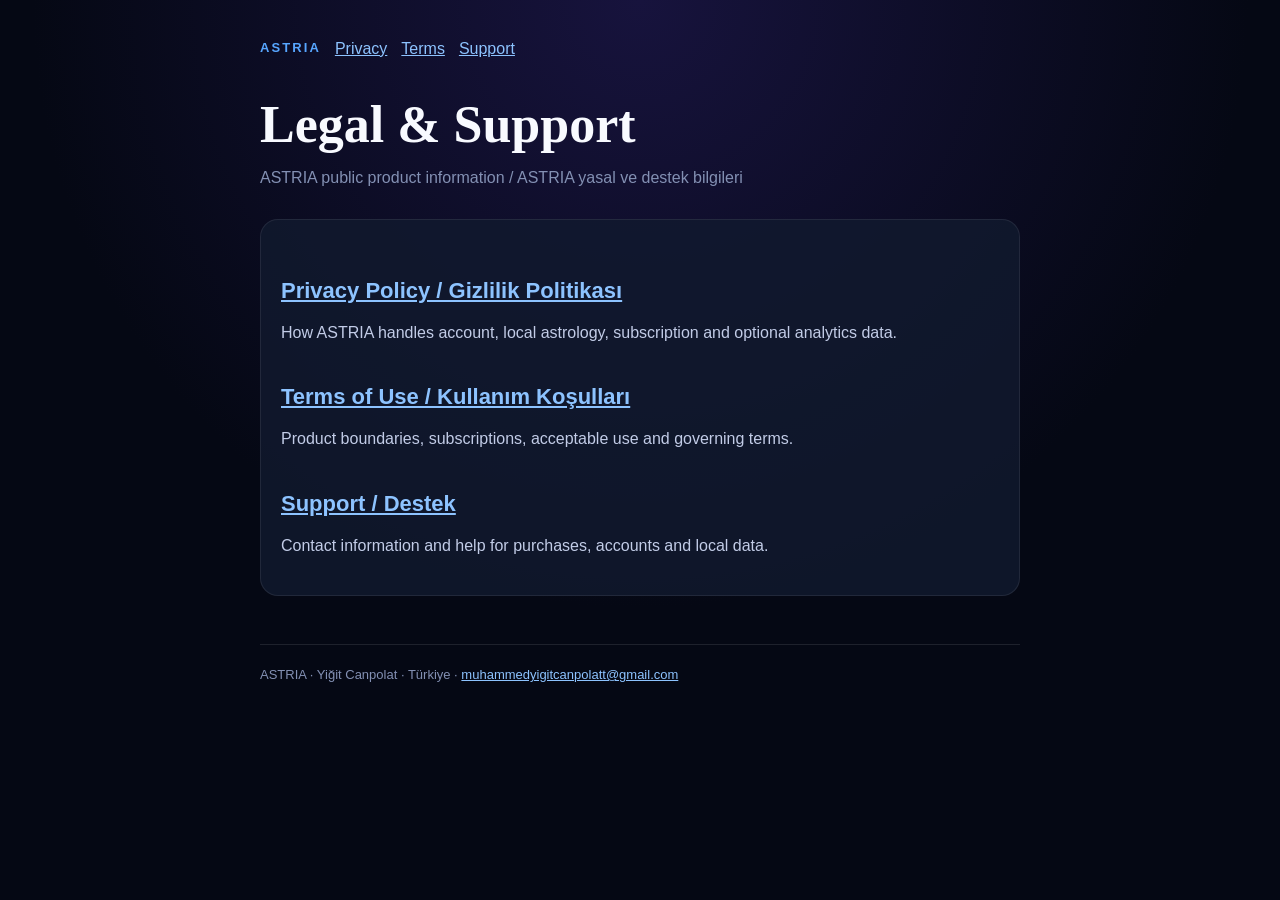
==== index.html @ cd98d2ba "Publish ASTRIA index page" ====
<!doctype html>
<html lang="en">
<head>
  <meta charset="utf-8">
  <meta name="viewport" content="width=device-width, initial-scale=1">
  <meta name="color-scheme" content="dark">
  <title>Legal & Support — ASTRIA</title>
  <style>
    :root { color-scheme: dark; font-family: -apple-system, BlinkMacSystemFont, "Segoe UI", sans-serif; background: #050814; color: #f8faff; }
    * { box-sizing: border-box; }
    body { margin: 0; background: radial-gradient(circle at top, #17133d 0, #050814 38rem); }
    main { width: min(760px, calc(100% - 32px)); margin: 0 auto; padding: 40px 0 72px; }
    nav { display: flex; flex-wrap: wrap; gap: 14px; margin: 0 0 40px; }
    nav a, a { color: #8dc3ff; }
    .brand { color: #57a6ff; font-size: 13px; font-weight: 700; letter-spacing: .16em; text-decoration: none; }
    h1 { font-family: Georgia, serif; font-size: clamp(32px, 7vw, 52px); line-height: 1.05; margin: 0 0 12px; }
    h2 { font-size: 22px; margin: 38px 0 12px; }
    h3 { font-size: 17px; margin: 26px 0 8px; }
    p, li { color: #c2cce7; font-size: 16px; line-height: 1.65; }
    ul { padding-left: 22px; }
    .meta { color: #8390b3; margin: 0 0 28px; }
    .language { border-top: 1px solid rgba(255,255,255,.1); margin-top: 48px; padding-top: 8px; }
    .card { background: rgba(18,26,47,.82); border: 1px solid rgba(255,255,255,.08); border-radius: 18px; padding: 20px; }
    footer { border-top: 1px solid rgba(255,255,255,.1); color: #8390b3; font-size: 13px; margin-top: 48px; padding-top: 22px; }
  </style>
</head>
<body>
  <main>
    <nav aria-label="Legal navigation">
      <a class="brand" href="/astria-legal/">ASTRIA</a>
      <a href="/astria-legal/privacy.html">Privacy</a>
      <a href="/astria-legal/terms.html">Terms</a>
      <a href="/astria-legal/support.html">Support</a>
    </nav>
    <h1>Legal &amp; Support</h1>
  <p class="meta">ASTRIA public product information / ASTRIA yasal ve destek bilgileri</p>
  <div class="card">
    <h2><a href="/astria-legal/privacy.html">Privacy Policy / Gizlilik Politikası</a></h2>
    <p>How ASTRIA handles account, local astrology, subscription and optional analytics data.</p>
    <h2><a href="/astria-legal/terms.html">Terms of Use / Kullanım Koşulları</a></h2>
    <p>Product boundaries, subscriptions, acceptable use and governing terms.</p>
    <h2><a href="/astria-legal/support.html">Support / Destek</a></h2>
    <p>Contact information and help for purchases, accounts and local data.</p>
  </div>
    <footer>ASTRIA · Yiğit Canpolat · Türkiye · <a href="mailto:muhammedyigitcanpolatt@gmail.com">muhammedyigitcanpolatt@gmail.com</a></footer>
  </main>
</body>
</html>
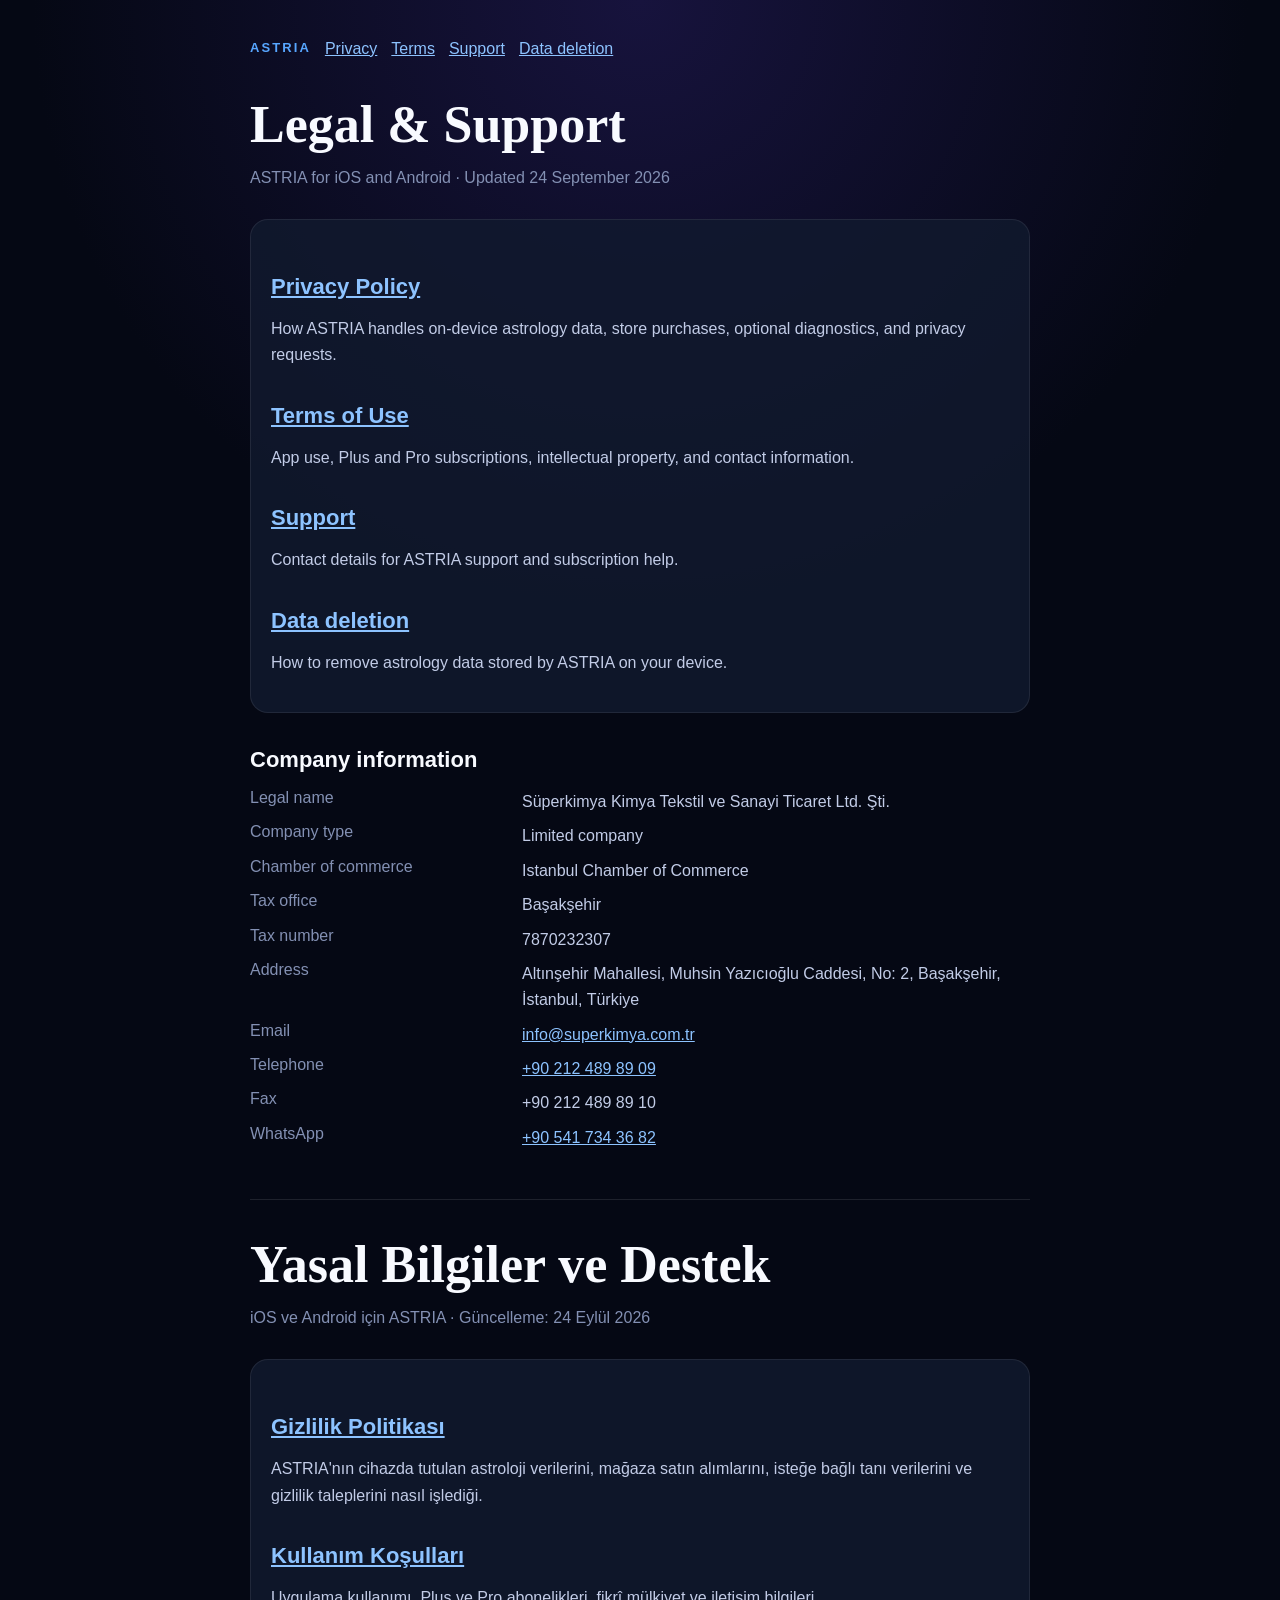
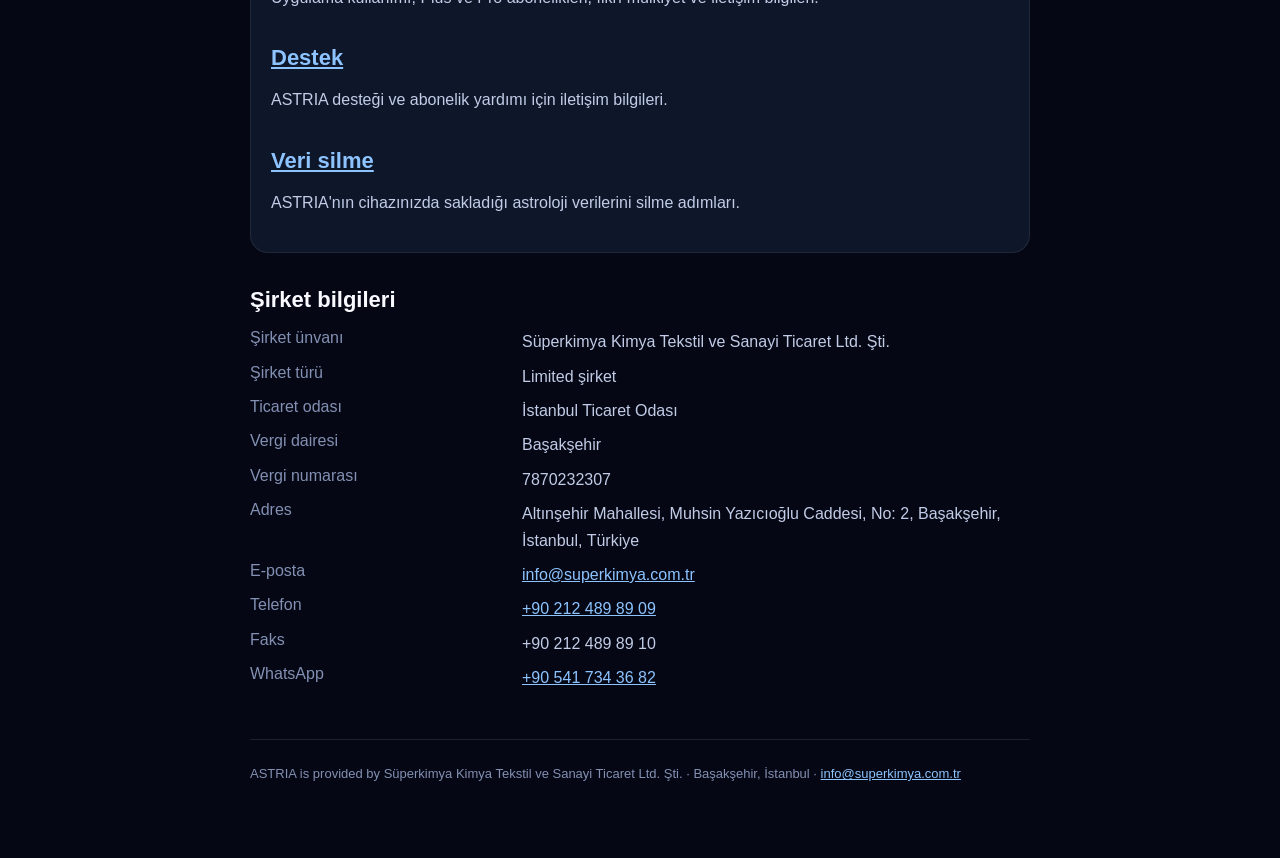
==== commit 521b272a: "Update ASTRIA legal pages for Superkimya and Android" ====
--- a/index.html
+++ b/index.html
@@ -4,45 +4,72 @@
   <meta charset="utf-8">
   <meta name="viewport" content="width=device-width, initial-scale=1">
   <meta name="color-scheme" content="dark">
-  <title>Legal & Support — ASTRIA</title>
-  <style>
-    :root { color-scheme: dark; font-family: -apple-system, BlinkMacSystemFont, "Segoe UI", sans-serif; background: #050814; color: #f8faff; }
-    * { box-sizing: border-box; }
-    body { margin: 0; background: radial-gradient(circle at top, #17133d 0, #050814 38rem); }
-    main { width: min(760px, calc(100% - 32px)); margin: 0 auto; padding: 40px 0 72px; }
-    nav { display: flex; flex-wrap: wrap; gap: 14px; margin: 0 0 40px; }
-    nav a, a { color: #8dc3ff; }
-    .brand { color: #57a6ff; font-size: 13px; font-weight: 700; letter-spacing: .16em; text-decoration: none; }
-    h1 { font-family: Georgia, serif; font-size: clamp(32px, 7vw, 52px); line-height: 1.05; margin: 0 0 12px; }
-    h2 { font-size: 22px; margin: 38px 0 12px; }
-    h3 { font-size: 17px; margin: 26px 0 8px; }
-    p, li { color: #c2cce7; font-size: 16px; line-height: 1.65; }
-    ul { padding-left: 22px; }
-    .meta { color: #8390b3; margin: 0 0 28px; }
-    .language { border-top: 1px solid rgba(255,255,255,.1); margin-top: 48px; padding-top: 8px; }
-    .card { background: rgba(18,26,47,.82); border: 1px solid rgba(255,255,255,.08); border-radius: 18px; padding: 20px; }
-    footer { border-top: 1px solid rgba(255,255,255,.1); color: #8390b3; font-size: 13px; margin-top: 48px; padding-top: 22px; }
-  </style>
+  <meta name="description" content="ASTRIA privacy, terms, support, and company information.">
+  <title>ASTRIA Legal &amp; Support</title>
+  <link rel="stylesheet" href="./site.css">
 </head>
 <body>
   <main>
     <nav aria-label="Legal navigation">
-      <a class="brand" href="/astria-legal/">ASTRIA</a>
-      <a href="/astria-legal/privacy.html">Privacy</a>
-      <a href="/astria-legal/terms.html">Terms</a>
-      <a href="/astria-legal/support.html">Support</a>
+      <a class="brand" href="./">ASTRIA</a>
+      <a href="./privacy.html">Privacy</a>
+      <a href="./terms.html">Terms</a>
+      <a href="./support.html">Support</a>
+      <a href="./delete-account.html">Data deletion</a>
     </nav>
     <h1>Legal &amp; Support</h1>
-  <p class="meta">ASTRIA public product information / ASTRIA yasal ve destek bilgileri</p>
-  <div class="card">
-    <h2><a href="/astria-legal/privacy.html">Privacy Policy / Gizlilik Politikası</a></h2>
-    <p>How ASTRIA handles account, local astrology, subscription and optional analytics data.</p>
-    <h2><a href="/astria-legal/terms.html">Terms of Use / Kullanım Koşulları</a></h2>
-    <p>Product boundaries, subscriptions, acceptable use and governing terms.</p>
-    <h2><a href="/astria-legal/support.html">Support / Destek</a></h2>
-    <p>Contact information and help for purchases, accounts and local data.</p>
-  </div>
-    <footer>ASTRIA · Yiğit Canpolat · Türkiye · <a href="mailto:muhammedyigitcanpolatt@gmail.com">muhammedyigitcanpolatt@gmail.com</a></footer>
+    <p class="meta">ASTRIA for iOS and Android · Updated 24 September 2026</p>
+    <div class="card">
+      <h2><a href="./privacy.html">Privacy Policy</a></h2>
+      <p>How ASTRIA handles on-device astrology data, store purchases, optional diagnostics, and privacy requests.</p>
+      <h2><a href="./terms.html">Terms of Use</a></h2>
+      <p>App use, Plus and Pro subscriptions, intellectual property, and contact information.</p>
+      <h2><a href="./support.html">Support</a></h2>
+      <p>Contact details for ASTRIA support and subscription help.</p>
+      <h2><a href="./delete-account.html">Data deletion</a></h2>
+      <p>How to remove astrology data stored by ASTRIA on your device.</p>
+    </div>
+    <h2>Company information</h2>
+    <dl class="company">
+      <dt>Legal name</dt><dd>Süperkimya Kimya Tekstil ve Sanayi Ticaret Ltd. Şti.</dd>
+      <dt>Company type</dt><dd>Limited company</dd>
+      <dt>Chamber of commerce</dt><dd>Istanbul Chamber of Commerce</dd>
+      <dt>Tax office</dt><dd>Başakşehir</dd>
+      <dt>Tax number</dt><dd>7870232307</dd>
+      <dt>Address</dt><dd>Altınşehir Mahallesi, Muhsin Yazıcıoğlu Caddesi, No: 2, Başakşehir, İstanbul, Türkiye</dd>
+      <dt>Email</dt><dd><a href="mailto:info@superkimya.com.tr">info@superkimya.com.tr</a></dd>
+      <dt>Telephone</dt><dd><a href="tel:+902124898909">+90 212 489 89 09</a></dd>
+      <dt>Fax</dt><dd>+90 212 489 89 10</dd>
+      <dt>WhatsApp</dt><dd><a href="https://wa.me/905417343682">+90 541 734 36 82</a></dd>
+    </dl>
+    <section class="language" lang="tr">
+      <h1>Yasal Bilgiler ve Destek</h1>
+      <p class="meta">iOS ve Android için ASTRIA · Güncelleme: 24 Eylül 2026</p>
+      <div class="card">
+        <h2><a href="./privacy.html">Gizlilik Politikası</a></h2>
+        <p>ASTRIA'nın cihazda tutulan astroloji verilerini, mağaza satın alımlarını, isteğe bağlı tanı verilerini ve gizlilik taleplerini nasıl işlediği.</p>
+        <h2><a href="./terms.html">Kullanım Koşulları</a></h2>
+        <p>Uygulama kullanımı, Plus ve Pro abonelikleri, fikrî mülkiyet ve iletişim bilgileri.</p>
+        <h2><a href="./support.html">Destek</a></h2>
+        <p>ASTRIA desteği ve abonelik yardımı için iletişim bilgileri.</p>
+        <h2><a href="./delete-account.html">Veri silme</a></h2>
+        <p>ASTRIA'nın cihazınızda sakladığı astroloji verilerini silme adımları.</p>
+      </div>
+      <h2>Şirket bilgileri</h2>
+      <dl class="company">
+        <dt>Şirket ünvanı</dt><dd>Süperkimya Kimya Tekstil ve Sanayi Ticaret Ltd. Şti.</dd>
+        <dt>Şirket türü</dt><dd>Limited şirket</dd>
+        <dt>Ticaret odası</dt><dd>İstanbul Ticaret Odası</dd>
+        <dt>Vergi dairesi</dt><dd>Başakşehir</dd>
+        <dt>Vergi numarası</dt><dd>7870232307</dd>
+        <dt>Adres</dt><dd>Altınşehir Mahallesi, Muhsin Yazıcıoğlu Caddesi, No: 2, Başakşehir, İstanbul, Türkiye</dd>
+        <dt>E-posta</dt><dd><a href="mailto:info@superkimya.com.tr">info@superkimya.com.tr</a></dd>
+        <dt>Telefon</dt><dd><a href="tel:+902124898909">+90 212 489 89 09</a></dd>
+        <dt>Faks</dt><dd>+90 212 489 89 10</dd>
+        <dt>WhatsApp</dt><dd><a href="https://wa.me/905417343682">+90 541 734 36 82</a></dd>
+      </dl>
+    </section>
+    <footer>ASTRIA is provided by Süperkimya Kimya Tekstil ve Sanayi Ticaret Ltd. Şti. · Başakşehir, İstanbul · <a href="mailto:info@superkimya.com.tr">info@superkimya.com.tr</a></footer>
   </main>
 </body>
-</html>+</html>
--- a/site.css
+++ b/site.css
@@ -0,0 +1,29 @@
+:root {
+  color-scheme: dark;
+  font-family: -apple-system, BlinkMacSystemFont, "Segoe UI", sans-serif;
+  background: #050814;
+  color: #f8faff;
+}
+* { box-sizing: border-box; }
+body { margin: 0; background: radial-gradient(circle at top, #17133d 0, #050814 38rem); }
+main { width: min(780px, calc(100% - 32px)); margin: 0 auto; padding: 40px 0 72px; }
+nav { display: flex; flex-wrap: wrap; gap: 14px; margin: 0 0 40px; }
+nav a, a { color: #8dc3ff; }
+.brand { color: #57a6ff; font-size: 13px; font-weight: 700; letter-spacing: .16em; text-decoration: none; }
+h1 { font-family: Georgia, serif; font-size: clamp(32px, 7vw, 52px); line-height: 1.05; margin: 0 0 12px; }
+h2 { font-size: 22px; margin: 34px 0 12px; }
+h3 { font-size: 17px; margin: 24px 0 8px; }
+p, li, dd { color: #c2cce7; font-size: 16px; line-height: 1.65; }
+ul, ol { padding-left: 22px; }
+.meta { color: #8390b3; margin: 0 0 28px; }
+.language { border-top: 1px solid rgba(255,255,255,.1); margin-top: 48px; padding-top: 38px; }
+.card { background: rgba(18,26,47,.82); border: 1px solid rgba(255,255,255,.08); border-radius: 18px; padding: 20px; margin: 18px 0; }
+.company { display: grid; grid-template-columns: minmax(130px, 1fr) 2fr; gap: 8px 18px; }
+.company dt { color: #8390b3; }
+.company dd { margin: 0; }
+.link-list { display: flex; flex-wrap: wrap; gap: 12px 20px; }
+footer { border-top: 1px solid rgba(255,255,255,.1); color: #8390b3; font-size: 13px; margin-top: 48px; padding-top: 22px; line-height: 1.8; }
+@media (max-width: 520px) {
+  .company { grid-template-columns: 1fr; gap: 2px; }
+  .company dd { margin-bottom: 10px; }
+}
